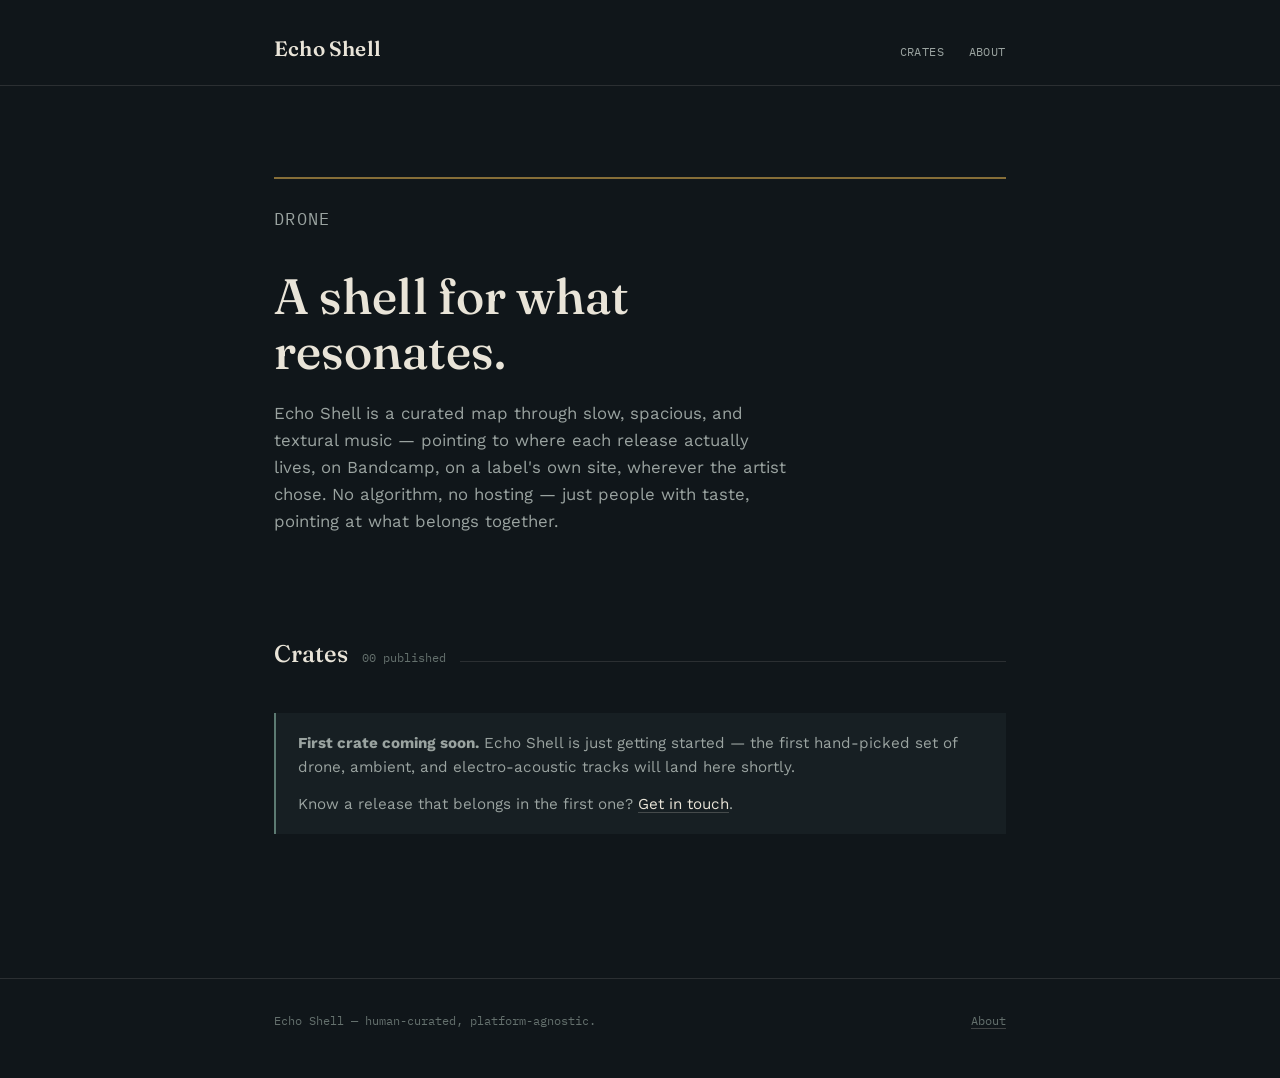
==== index.html @ 2fb27711 "Scaffold Phase 1 site with rotating genre/subgenre hero eyebrow Static HTML/CSS/JS site per the road" ====
<!DOCTYPE html>
<html lang="en">
<head>
<meta charset="UTF-8">
<meta name="viewport" content="width=device-width, initial-scale=1.0">
<title>Echo Shell — a shell for what resonates</title>
<meta name="description" content="Echo Shell is a hand-curated map through drone, ambient, and electro-acoustic music — pointing to where each release actually lives, no algorithm involved.">
<link rel="preconnect" href="https://fonts.googleapis.com">
<link rel="preconnect" href="https://fonts.gstatic.com" crossorigin>
<link href="https://fonts.googleapis.com/css2?family=Fraunces:opsz,wght@9..144,400;9..144,500;9..144,600&family=Work+Sans:wght@400;500;600&family=IBM+Plex+Mono:wght@400;500&display=swap" rel="stylesheet">
<link rel="stylesheet" href="css/style.css">
</head>
<body>

<header class="site-header">
  <div class="wrap">
    <a href="index.html" class="wordmark">Echo Shell</a>
    <nav class="site-nav">
      <a href="index.html">Crates</a>
      <a href="about.html">About</a>
    </nav>
  </div>
</header>

<main class="wrap">

  <section class="hero">
    <div class="drone-line" aria-hidden="true">
      <svg viewBox="0 0 400 40" preserveAspectRatio="none">
        <path d="M0,20 L400,20"/>
      </svg>
    </div>
    <p class="hero-eyebrow" id="hero-eyebrow" data-genres="Drone,Ambient,Noise,Electro-acoustic,Musique Concrete,Sound Collage,Field Recordings">Drone</p>
    <h1>A shell for what resonates.</h1>
    <p>Echo Shell is a curated map through slow, spacious, and textural music — pointing to where each release actually lives, on Bandcamp, on a label's own site, wherever the artist chose. No algorithm, no hosting — just people with taste, pointing at what belongs together.</p>
  </section>

  <section class="block" id="crates">
    <div class="section-heading">
      <h2>Crates</h2>
      <span class="count">00 published</span>
    </div>

    <!--
      PLACEHOLDER STATE — no real crates yet.
      Once you publish your first crate, duplicate crates/template-crate.html,
      fill it in, and replace this empty state with a .crate-row entry per crate:

      <a href="crates/your-crate-slug.html" class="crate-row">
        <span class="crate-cat">001</span>
        <span>
          <p class="crate-title">Crate title</p>
          <p class="crate-desc">One-line description of the thread tying it together.</p>
        </span>
        <span class="crate-date">MAR 2026</span>
      </a>
    -->
    <div class="crate-note">
      <p><strong>First crate coming soon.</strong> Echo Shell is just getting started — the first hand-picked set of drone, ambient, and electro-acoustic tracks will land here shortly.</p>
      <p>Know a release that belongs in the first one? <a href="about.html">Get in touch</a>.</p>
    </div>
  </section>

</main>

<footer class="site-footer">
  <div class="wrap">
    <p>Echo Shell — human-curated, platform-agnostic.</p>
    <p><a href="about.html">About</a></p>
  </div>
</footer>

<script src="js/main.js"></script>
</body>
</html>
---- css/style.css ----
/* Echo Shell — design tokens */
:root {
  --bg: #10161a;
  --bg-elevated: #171f23;
  --bg-elevated-2: #1c262b;
  --text: #e9e4d8;
  --text-dim: #9aa3a0;
  --text-faint: #64706d;
  --accent: #c9a24b;
  --accent-dim: #8a7038;
  --resonance: #5c7a72;
  --line: rgba(233, 228, 216, 0.12);
  --line-strong: rgba(233, 228, 216, 0.22);

  --font-display: "Fraunces", Georgia, serif;
  --font-body: "Work Sans", -apple-system, BlinkMacSystemFont, sans-serif;
  --font-mono: "IBM Plex Mono", ui-monospace, monospace;

  --max-width: 780px;
}

* { box-sizing: border-box; }

html {
  scroll-behavior: smooth;
}

@media (prefers-reduced-motion: reduce) {
  html { scroll-behavior: auto; }
  * { animation-duration: 0.01ms !important; animation-iteration-count: 1 !important; transition-duration: 0.01ms !important; }
}

body {
  margin: 0;
  background: var(--bg);
  color: var(--text);
  font-family: var(--font-body);
  font-size: 17px;
  line-height: 1.6;
  -webkit-font-smoothing: antialiased;
}

a {
  color: var(--text);
  text-decoration-color: var(--line-strong);
  text-underline-offset: 3px;
}
a:hover { text-decoration-color: var(--accent); color: var(--accent); }
a:focus-visible, button:focus-visible {
  outline: 2px solid var(--accent);
  outline-offset: 3px;
}

.wrap {
  max-width: var(--max-width);
  margin: 0 auto;
  padding: 0 24px;
}

/* ---------- Header ---------- */
.site-header {
  padding: 32px 0 0;
  border-bottom: 1px solid var(--line);
}
.site-header .wrap {
  display: flex;
  justify-content: space-between;
  align-items: baseline;
  padding-bottom: 20px;
  flex-wrap: wrap;
  gap: 12px;
}
.wordmark {
  font-family: var(--font-display);
  font-size: 1.3rem;
  font-weight: 600;
  letter-spacing: 0.01em;
  color: var(--text);
  text-decoration: none;
}
.wordmark:hover { color: var(--accent); }
.site-nav {
  display: flex;
  gap: 24px;
  font-family: var(--font-mono);
  font-size: 0.78rem;
  letter-spacing: 0.04em;
  text-transform: uppercase;
}
.site-nav a { color: var(--text-dim); text-decoration: none; }
.site-nav a:hover { color: var(--accent); }

/* ---------- Hero ---------- */
.hero {
  padding: 72px 0 56px;
}
.hero-eyebrow {
  font-family: var(--font-mono);
  font-size: 0.78rem;
  letter-spacing: 0.08em;
  text-transform: uppercase;
  color: var(--resonance);
  margin: 0 0 18px;
  transition: opacity 0.3s ease;
}
.hero-eyebrow.is-fading { opacity: 0; }
.hero h1 {
  font-family: var(--font-display);
  font-weight: 500;
  font-size: clamp(2.1rem, 5vw, 3.1rem);
  line-height: 1.1;
  margin: 0 0 22px;
  max-width: 14ch;
}
.hero p {
  color: var(--text-dim);
  font-size: 1.05rem;
  max-width: 52ch;
  margin: 0 0 36px;
}

/* Signature: breathing drone line */
.drone-line {
  width: 100%;
  height: 40px;
  margin: 0 0 8px;
}
.drone-line svg { width: 100%; height: 100%; display: block; }
.drone-line path {
  stroke: var(--accent);
  stroke-width: 1.4;
  fill: none;
  opacity: 0.85;
  animation: breathe 7s ease-in-out infinite;
  transform-origin: center;
}
@keyframes breathe {
  0%, 100% { transform: scaleY(1); opacity: 0.6; }
  50% { transform: scaleY(1.8); opacity: 1; }
}

/* ---------- Section headings ---------- */
.section-heading {
  display: flex;
  align-items: baseline;
  gap: 14px;
  margin: 0 0 28px;
}
.section-heading h2 {
  font-family: var(--font-display);
  font-weight: 500;
  font-size: 1.5rem;
  margin: 0;
}
.section-heading .count {
  font-family: var(--font-mono);
  font-size: 0.78rem;
  color: var(--text-faint);
}
.section-heading::after {
  content: "";
  flex: 1;
  height: 1px;
  background: var(--line);
}

section.block {
  padding: 8px 0 64px;
}

/* ---------- Crate list (homepage) ---------- */
.crate-list {
  display: flex;
  flex-direction: column;
}
.crate-row {
  display: grid;
  grid-template-columns: 84px 1fr auto;
  gap: 20px;
  align-items: baseline;
  padding: 22px 0;
  border-top: 1px solid var(--line);
  text-decoration: none;
  color: var(--text);
}
.crate-list a.crate-row:hover .crate-title { color: var(--accent); }
.crate-row:last-child { border-bottom: 1px solid var(--line); }
.crate-cat {
  font-family: var(--font-mono);
  font-size: 0.78rem;
  color: var(--text-faint);
  padding-top: 3px;
}
.crate-title {
  font-family: var(--font-display);
  font-size: 1.15rem;
  font-weight: 500;
  margin: 0 0 6px;
}
.crate-desc {
  color: var(--text-dim);
  font-size: 0.92rem;
  margin: 0;
}
.crate-date {
  font-family: var(--font-mono);
  font-size: 0.78rem;
  color: var(--text-faint);
  white-space: nowrap;
}

/* ---------- Track list (crate page) ---------- */
.track-list {
  border-top: 1px solid var(--line);
}
.track {
  display: grid;
  grid-template-columns: 32px 1fr auto;
  gap: 16px;
  align-items: center;
  padding: 20px 4px;
  border-bottom: 1px solid var(--line);
}
.track-index {
  font-family: var(--font-mono);
  color: var(--text-faint);
  font-size: 0.85rem;
}
.track-name {
  font-weight: 600;
  margin: 0 0 4px;
}
.track-artist {
  color: var(--text-dim);
  font-size: 0.9rem;
  margin: 0;
}
.track-link {
  font-family: var(--font-mono);
  font-size: 0.75rem;
  letter-spacing: 0.03em;
  text-transform: uppercase;
  color: var(--resonance);
  border: 1px solid var(--line-strong);
  padding: 7px 12px;
  border-radius: 3px;
  text-decoration: none;
  white-space: nowrap;
}
.track-link:hover {
  color: var(--bg);
  background: var(--accent);
  border-color: var(--accent);
}

.crate-note {
  background: var(--bg-elevated);
  border-left: 2px solid var(--resonance);
  padding: 18px 22px;
  margin: 40px 0;
  color: var(--text-dim);
  font-size: 0.95rem;
}
.crate-note p { margin: 0; }
.crate-note p + p { margin-top: 12px; }

/* ---------- About page ---------- */
.prose h2 {
  font-family: var(--font-display);
  font-weight: 500;
  font-size: 1.3rem;
  margin: 40px 0 14px;
}
.prose p { color: var(--text-dim); margin: 0 0 16px; }
.prose p strong { color: var(--text); }

/* ---------- Footer ---------- */
.site-footer {
  border-top: 1px solid var(--line);
  padding: 32px 0 48px;
  margin-top: 40px;
}
.site-footer .wrap {
  display: flex;
  justify-content: space-between;
  align-items: center;
  flex-wrap: wrap;
  gap: 12px;
}
.site-footer p {
  font-family: var(--font-mono);
  font-size: 0.75rem;
  color: var(--text-faint);
  margin: 0;
}
.site-footer a { color: var(--text-faint); }

/* ---------- Back link ---------- */
.back-link {
  display: inline-block;
  font-family: var(--font-mono);
  font-size: 0.78rem;
  color: var(--text-faint);
  text-decoration: none;
  margin-bottom: 28px;
}
.back-link:hover { color: var(--accent); }

@media (max-width: 560px) {
  .crate-row { grid-template-columns: 1fr; gap: 6px; }
  .crate-date { order: -1; }
  .track { grid-template-columns: 1fr; text-align: left; }
  .track-link { justify-self: start; }
}
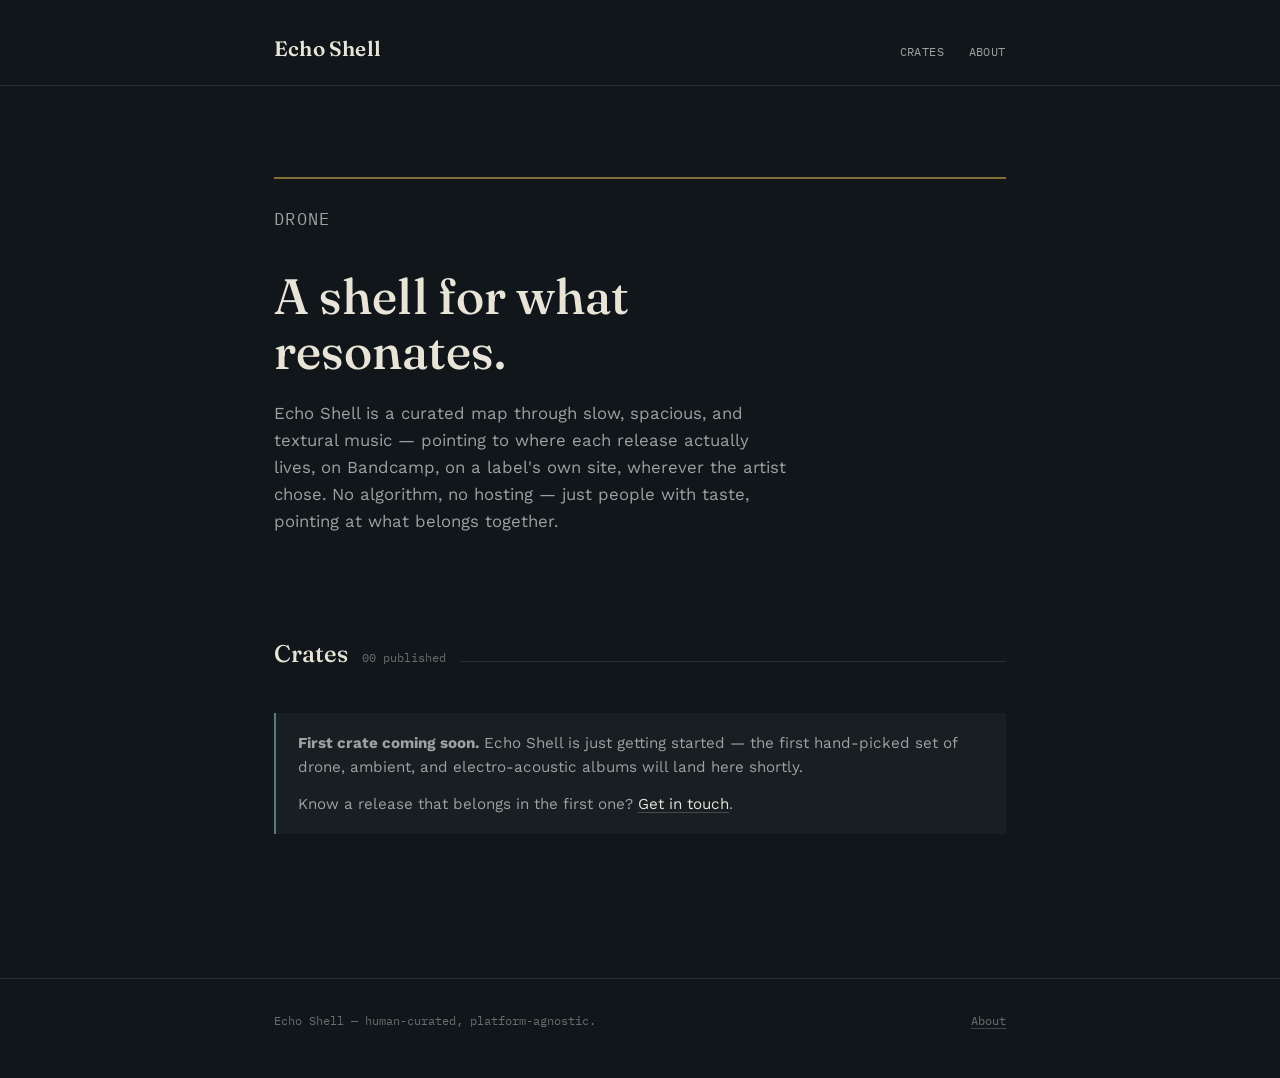
==== commit de5d6e49: "Rework crate concept from tracks to albums, adjust about page copy Crates are meant to group albums," ====
--- a/index.html
+++ b/index.html
@@ -56,7 +56,7 @@
       </a>
     -->
     <div class="crate-note">
-      <p><strong>First crate coming soon.</strong> Echo Shell is just getting started — the first hand-picked set of drone, ambient, and electro-acoustic tracks will land here shortly.</p>
+      <p><strong>First crate coming soon.</strong> Echo Shell is just getting started — the first hand-picked set of drone, ambient, and electro-acoustic albums will land here shortly.</p>
       <p>Know a release that belongs in the first one? <a href="about.html">Get in touch</a>.</p>
     </div>
   </section>
--- a/css/style.css
+++ b/css/style.css
@@ -209,11 +209,11 @@
   white-space: nowrap;
 }
 
-/* ---------- Track list (crate page) ---------- */
-.track-list {
+/* ---------- Album list (crate page) ---------- */
+.album-list {
   border-top: 1px solid var(--line);
 }
-.track {
+.album {
   display: grid;
   grid-template-columns: 32px 1fr auto;
   gap: 16px;
@@ -221,21 +221,21 @@
   padding: 20px 4px;
   border-bottom: 1px solid var(--line);
 }
-.track-index {
+.album-index {
   font-family: var(--font-mono);
   color: var(--text-faint);
   font-size: 0.85rem;
 }
-.track-name {
+.album-name {
   font-weight: 600;
   margin: 0 0 4px;
 }
-.track-artist {
+.album-artist {
   color: var(--text-dim);
   font-size: 0.9rem;
   margin: 0;
 }
-.track-link {
+.album-link {
   font-family: var(--font-mono);
   font-size: 0.75rem;
   letter-spacing: 0.03em;
@@ -247,7 +247,7 @@
   text-decoration: none;
   white-space: nowrap;
 }
-.track-link:hover {
+.album-link:hover {
   color: var(--bg);
   background: var(--accent);
   border-color: var(--accent);
@@ -309,6 +309,6 @@
 @media (max-width: 560px) {
   .crate-row { grid-template-columns: 1fr; gap: 6px; }
   .crate-date { order: -1; }
-  .track { grid-template-columns: 1fr; text-align: left; }
-  .track-link { justify-self: start; }
-}
+  .album { grid-template-columns: 1fr; text-align: left; }
+  .album-link { justify-self: start; }
+}
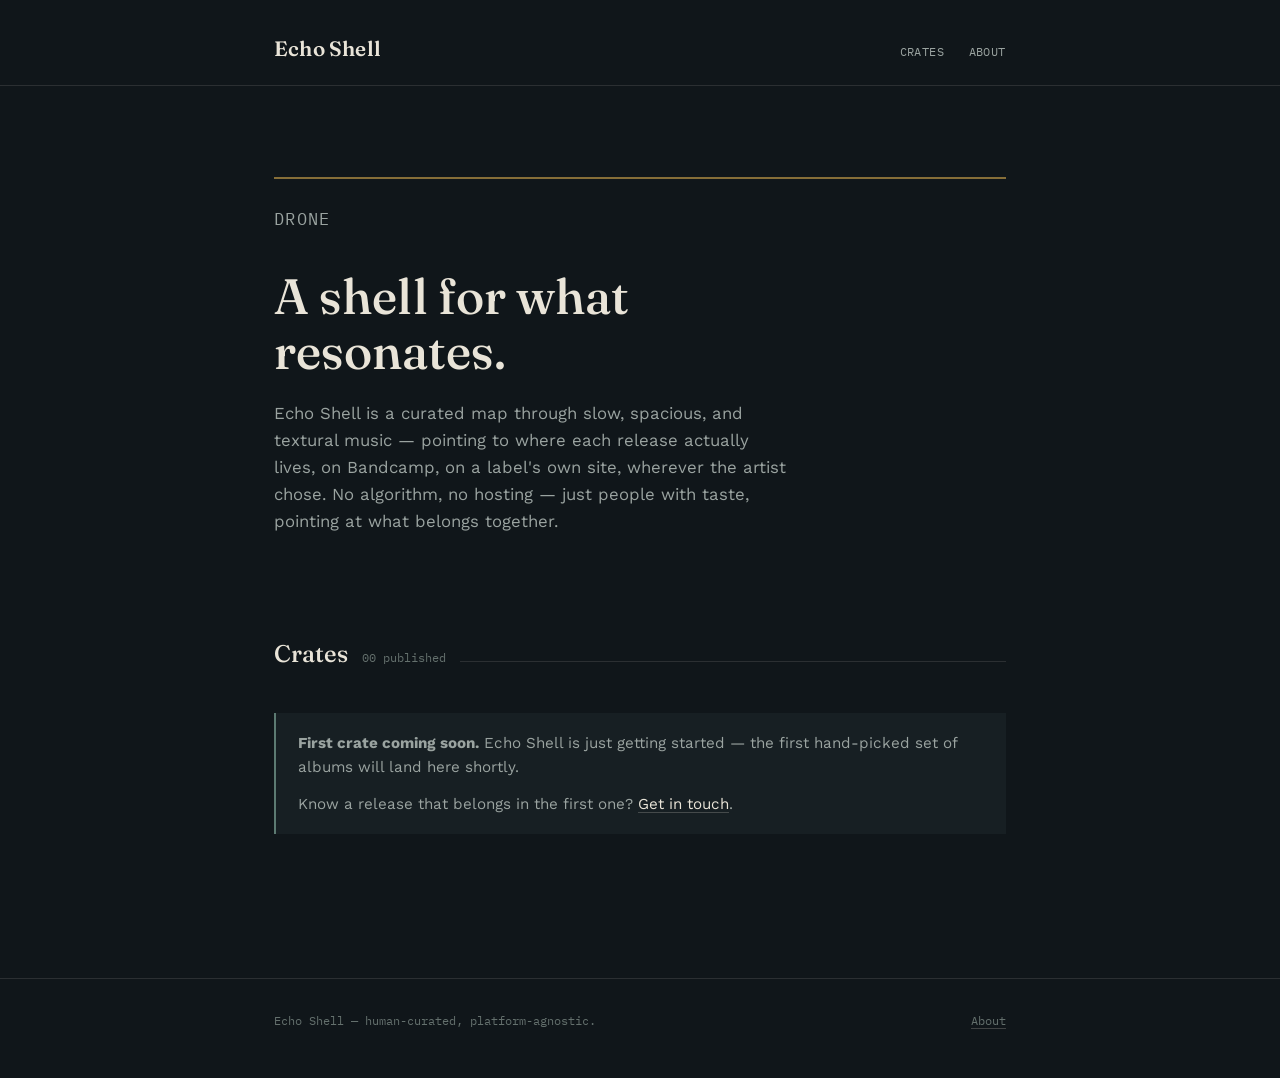
==== commit ff049fa0: "changed some wording on home page" ====
--- a/index.html
+++ b/index.html
@@ -3,8 +3,8 @@
 <head>
 <meta charset="UTF-8">
 <meta name="viewport" content="width=device-width, initial-scale=1.0">
-<title>Echo Shell — a shell for what resonates</title>
-<meta name="description" content="Echo Shell is a hand-curated map through drone, ambient, and electro-acoustic music — pointing to where each release actually lives, no algorithm involved.">
+<title>Echo Shell</title>
+<meta name="description" content="Echo Shell is a hand-curated musical map — pointing to where each release actually lives, no algorithm involved.">
 <link rel="preconnect" href="https://fonts.googleapis.com">
 <link rel="preconnect" href="https://fonts.gstatic.com" crossorigin>
 <link href="https://fonts.googleapis.com/css2?family=Fraunces:opsz,wght@9..144,400;9..144,500;9..144,600&family=Work+Sans:wght@400;500;600&family=IBM+Plex+Mono:wght@400;500&display=swap" rel="stylesheet">
@@ -56,7 +56,7 @@
       </a>
     -->
     <div class="crate-note">
-      <p><strong>First crate coming soon.</strong> Echo Shell is just getting started — the first hand-picked set of drone, ambient, and electro-acoustic albums will land here shortly.</p>
+      <p><strong>First crate coming soon.</strong> Echo Shell is just getting started — the first hand-picked set of albums will land here shortly.</p>
       <p>Know a release that belongs in the first one? <a href="about.html">Get in touch</a>.</p>
     </div>
   </section>
